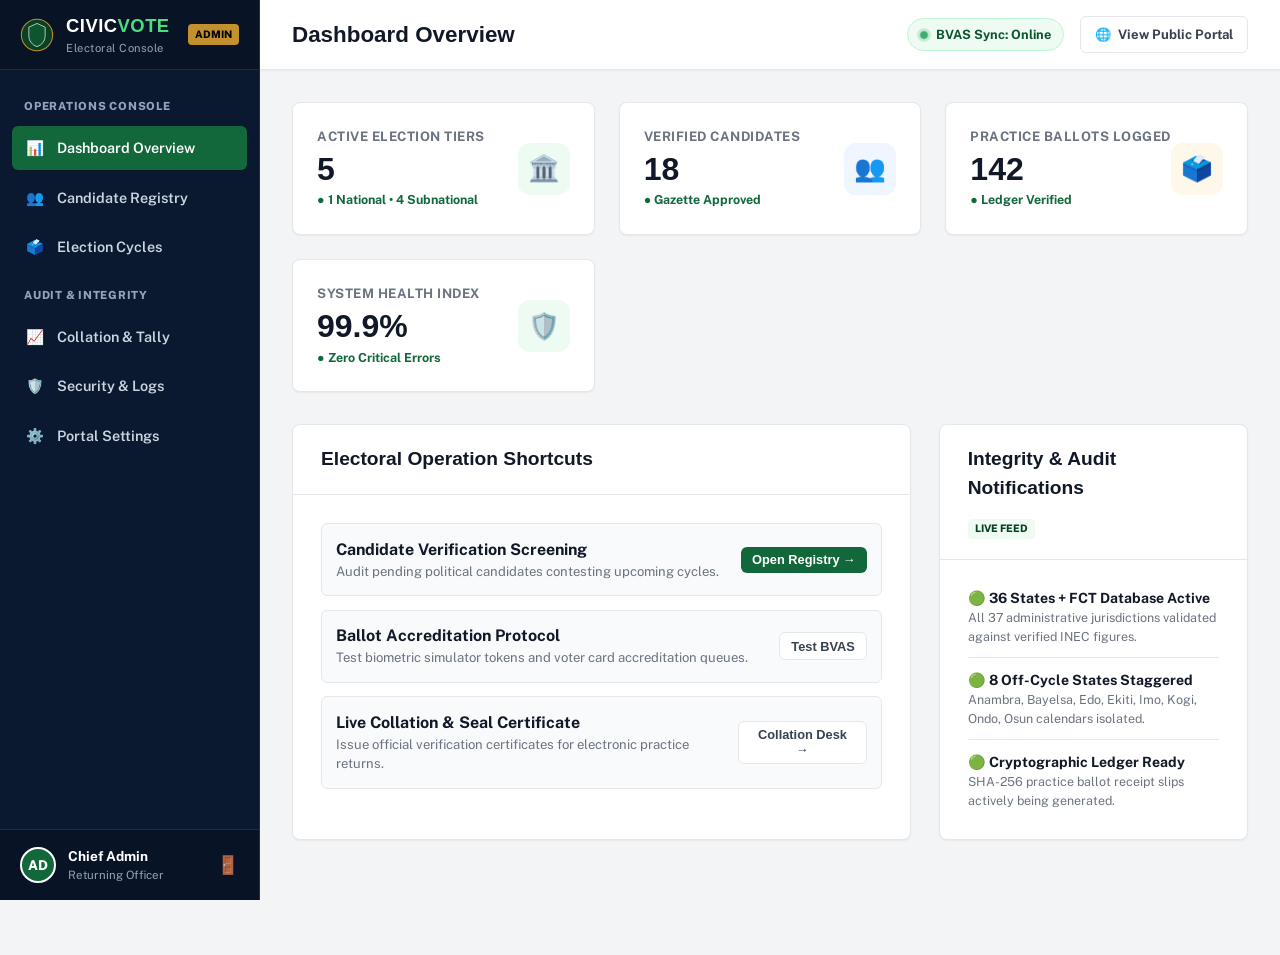
==== admin/index.html @ 67f7386a "feat: modular multi-page architecture, full admin portal, and complete mobile responsiveness" ====
<!DOCTYPE html>
<html lang="en">
<head>
  <meta charset="UTF-8">
  <meta http-equiv="refresh" content="0; url=../admin.html">
  <title>Redirecting to Admin Portal...</title>
</head>
<body>
  <p>Redirecting to <a href="../admin.html">Admin Portal</a>...</p>
</body>
</html>
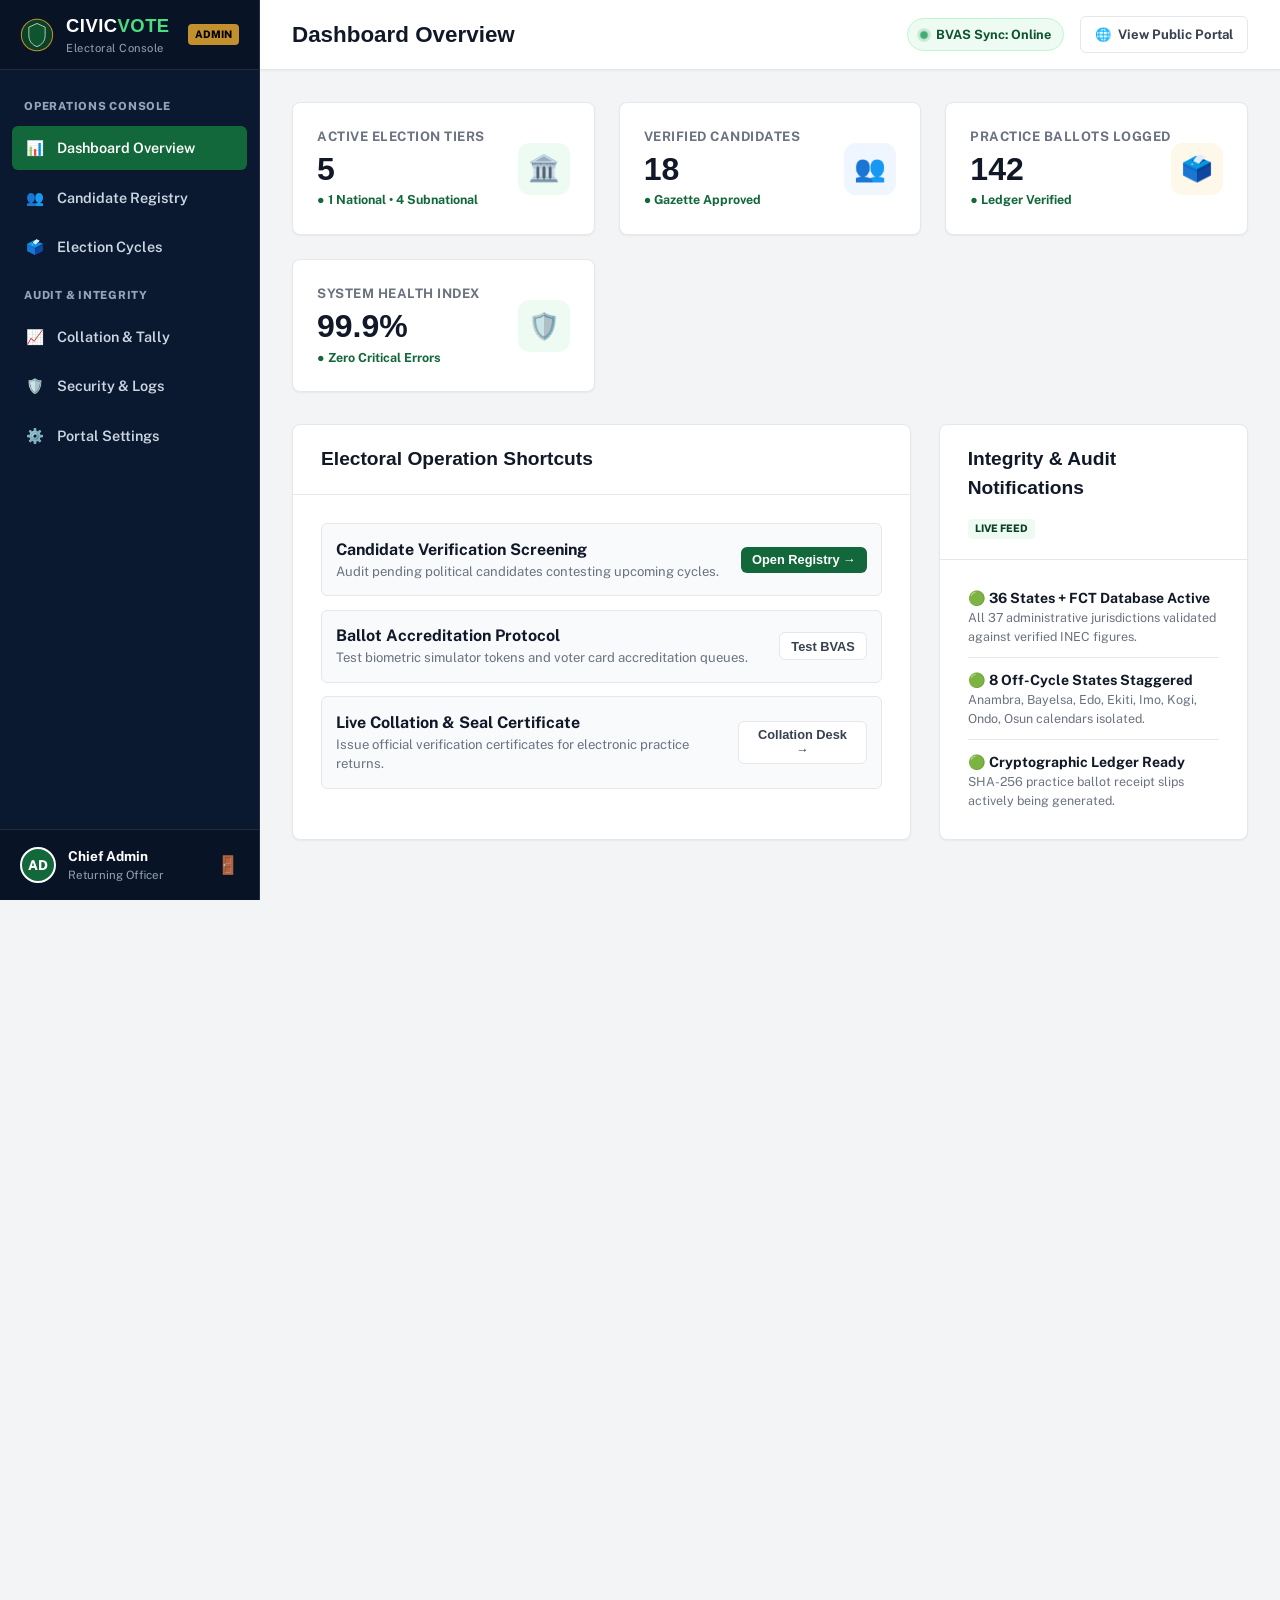
==== commit cf19d58e: "fix: constrain candidate card photos and align card grid layout" ====
--- a/admin/index.html
+++ b/admin/index.html
@@ -9,3 +9,4 @@
   <p>Redirecting to <a href="../admin.html">Admin Portal</a>...</p>
 </body>
 </html>
+
